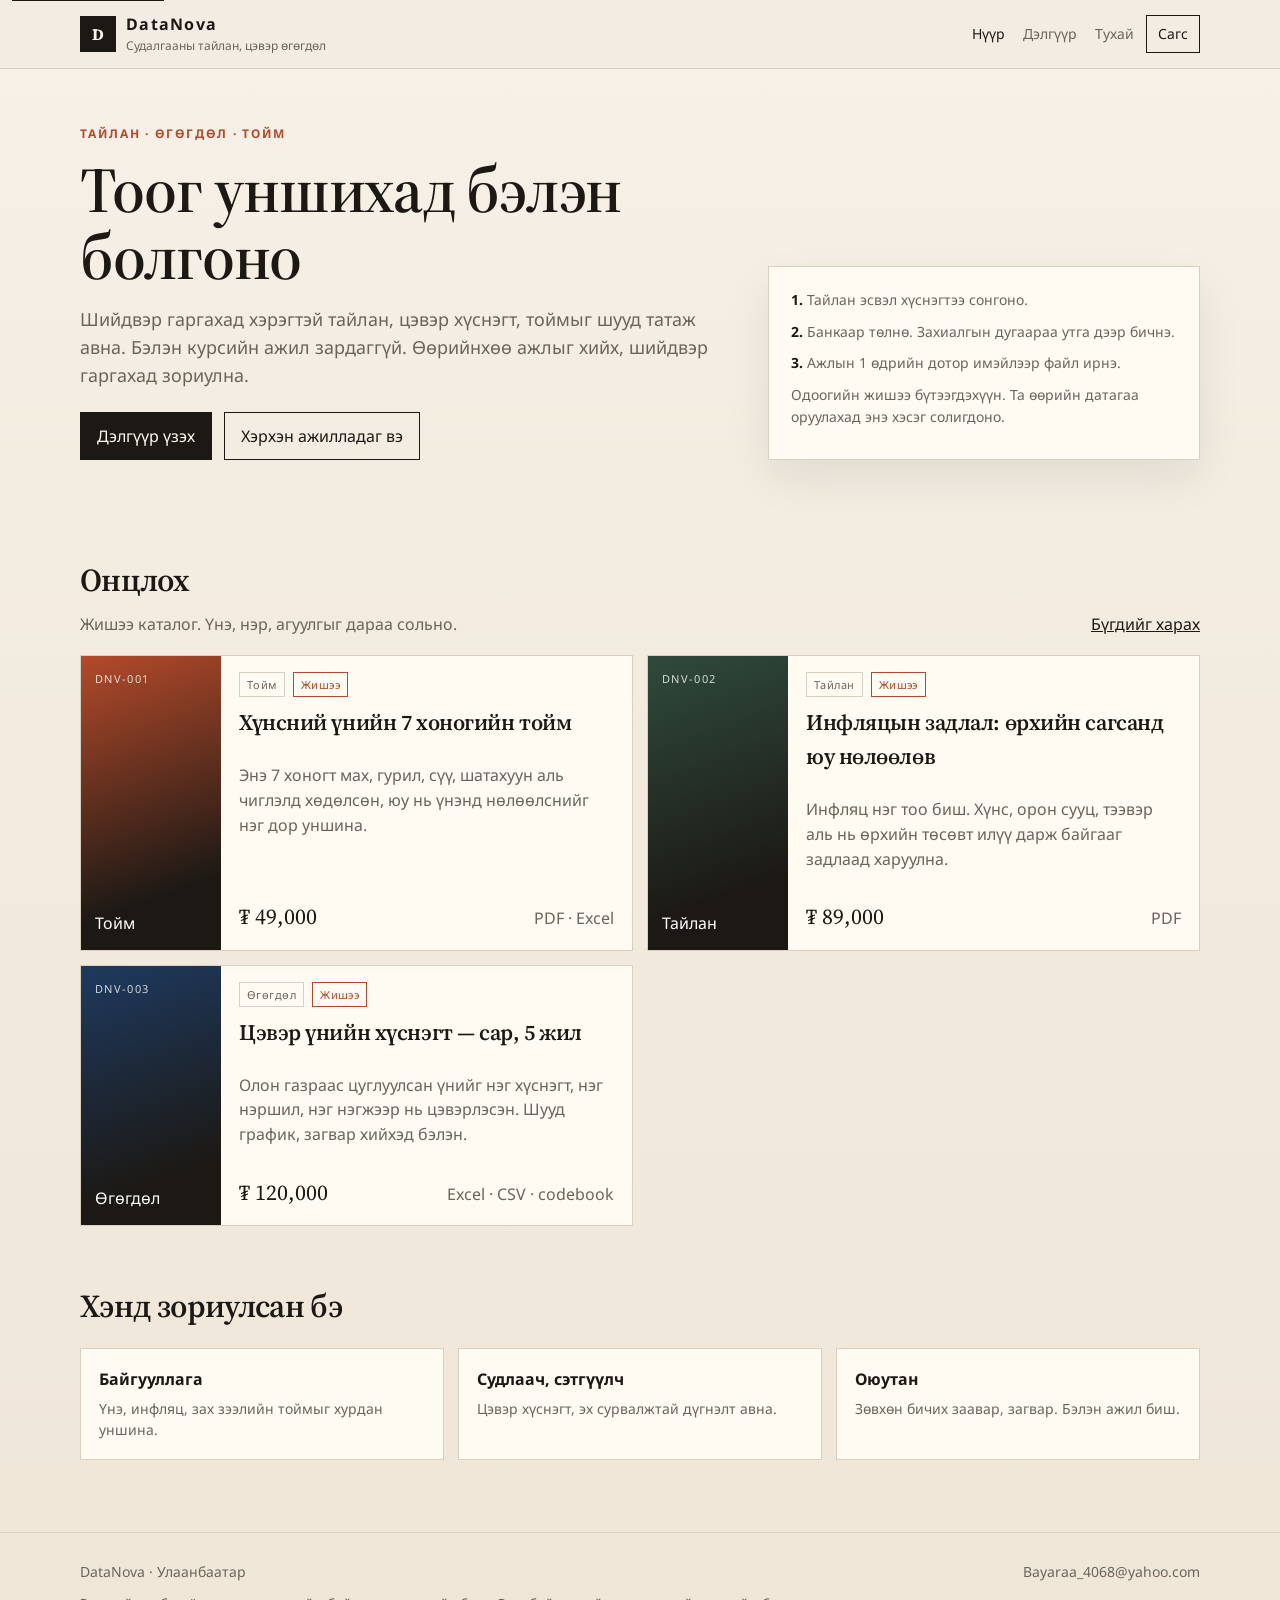
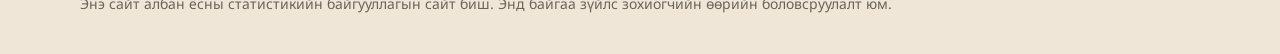
==== web/index.html @ e8277123 "DataNova дэлгүүрийн эх код" ====
<!DOCTYPE html>
<html lang="mn">
<head>
  <meta charset="utf-8">
  <meta name="viewport" content="width=device-width, initial-scale=1">
  <title>DataNova — судалгааны тайлан, цэвэр өгөгдөл</title>
  <meta name="description" content="Шийдвэр гаргахад хэрэгтэй судалгааны тайлан, тойм, цэвэр өгөгдлийг шууд захиалж авна.">
  <meta name="theme-color" content="#f3ece1">
  <link rel="icon" type="image/svg+xml" href="favicon.svg">
  <link rel="preconnect" href="https://fonts.googleapis.com">
  <link rel="preconnect" href="https://fonts.gstatic.com" crossorigin>
  <link href="https://fonts.googleapis.com/css2?family=Noto+Sans:ital,wght@0,400;0,500;0,600;0,700;1,400&family=Source+Serif+4:opsz,wght@8..60,500;8..60,600;8..60,700&display=swap" rel="stylesheet">
  <link rel="stylesheet" href="styles.css">
</head>
<body>
  <a class="skip" href="#main">Үндсэн хэсэг рүү</a>
  <div id="app">
    <p class="boot">Ачаалж байна…</p>
  </div>
  <script src="app.js" type="module"></script>
</body>
</html>
---- web/styles.css ----
:root {
  --bg: #f3ece1;
  --bg-deep: #e8dfd1;
  --paper: #fffaf2;
  --ink: #1c1915;
  --muted: #6b6459;
  --line: #d9cfc0;
  --accent: #b44a2a;
  --accent-ink: #8c3218;
  --ok: #2f4a3c;
  --shadow: 0 18px 40px rgba(28, 25, 21, 0.08);
  --serif: "Source Serif 4", "Noto Serif", Georgia, serif;
  --sans: "Noto Sans", system-ui, sans-serif;
  --wrap: 1120px;
}

* { box-sizing: border-box; }
html { scroll-behavior: smooth; }
body {
  margin: 0;
  min-height: 100vh;
  color: var(--ink);
  background:
    radial-gradient(900px 420px at 8% -10%, rgba(180, 74, 42, 0.08), transparent 55%),
    linear-gradient(180deg, #f7f1e8 0%, var(--bg) 28%, #efe6d8 100%);
  font-family: var(--sans);
  line-height: 1.55;
}
img, svg { max-width: 100%; display: block; }
a { color: inherit; }
button, input, textarea, select { font: inherit; }
button { cursor: pointer; }

.skip {
  position: absolute;
  left: 12px;
  top: -40px;
  background: var(--ink);
  color: var(--paper);
  padding: 8px 12px;
  z-index: 20;
}
.skip:focus { top: 12px; }

.wrap {
  width: min(var(--wrap), calc(100% - 32px));
  margin: 0 auto;
}

.site-header {
  position: sticky;
  top: 0;
  z-index: 10;
  backdrop-filter: blur(16px);
  background: rgba(243, 236, 225, 0.86);
  border-bottom: 1px solid var(--line);
}
.header-row {
  display: flex;
  align-items: center;
  justify-content: space-between;
  gap: 16px;
  min-height: 68px;
}
.brand {
  display: flex;
  align-items: center;
  gap: 10px;
  text-decoration: none;
}
.mark {
  width: 36px;
  height: 36px;
  background: var(--ink);
  color: var(--paper);
  display: grid;
  place-items: center;
  font-family: var(--serif);
  font-weight: 700;
  letter-spacing: 0.02em;
}
.brand-name { font-weight: 700; letter-spacing: 0.08em; }
.brand-sub { display: block; color: var(--muted); font-size: 12px; font-weight: 400; letter-spacing: 0; }
.header-actions {
  display: flex;
  align-items: center;
  gap: 12px;
}
.nav {
  display: flex;
  align-items: center;
  gap: 18px;
}
.nav a {
  text-decoration: none;
  color: var(--muted);
  font-size: 14px;
}
.nav a:hover, .nav a.active { color: var(--ink); }
.cart-link {
  display: inline-flex;
  align-items: center;
  gap: 8px;
  text-decoration: none;
  border: 1px solid var(--ink);
  padding: 7px 11px;
  font-size: 14px;
}
.cart-count {
  background: var(--accent);
  color: #fff;
  min-width: 18px;
  height: 18px;
  border-radius: 99px;
  display: inline-grid;
  place-items: center;
  font-size: 11px;
}
.menu-btn {
  display: none;
  border: 1px solid var(--ink);
  background: transparent;
  padding: 8px 10px;
}

main { padding: 28px 0 72px; }

.hero {
  display: grid;
  grid-template-columns: 1.2fr 0.8fr;
  gap: 40px;
  align-items: end;
  padding: 28px 0 40px;
}
.kicker {
  color: var(--accent);
  font-size: 12px;
  letter-spacing: 0.16em;
  text-transform: uppercase;
  font-weight: 700;
  margin: 0 0 12px;
}
h1, h2, h3 { font-family: var(--serif); font-weight: 600; letter-spacing: -0.02em; }
h1 {
  font-size: clamp(34px, 6vw, 64px);
  line-height: 1.05;
  margin: 0 0 16px;
}
.lede {
  font-size: 18px;
  color: var(--muted);
  max-width: 38em;
  margin: 0 0 22px;
}
.hero-actions { display: flex; gap: 12px; flex-wrap: wrap; }
.hero-aside {
  background: var(--paper);
  border: 1px solid var(--line);
  padding: 22px;
  box-shadow: var(--shadow);
}
.hero-aside p { margin: 0 0 10px; color: var(--muted); font-size: 14px; }
.hero-aside strong { color: var(--ink); }

.btn {
  display: inline-flex;
  align-items: center;
  justify-content: center;
  gap: 8px;
  border: 1px solid var(--ink);
  background: var(--ink);
  color: var(--paper);
  text-decoration: none;
  padding: 11px 16px;
  min-height: 44px;
}
.btn.ghost {
  background: transparent;
  color: var(--ink);
}
.btn.wide { width: 100%; }
.btn:disabled { opacity: 0.45; cursor: not-allowed; }

.section { margin-top: 56px; }
.section-head {
  display: flex;
  justify-content: space-between;
  align-items: end;
  gap: 16px;
  margin-bottom: 18px;
}
.section h2 { font-size: 32px; margin: 0; }
.section p.hint { color: var(--muted); margin: 6px 0 0; }

.steps, .audience, .grid {
  display: grid;
  gap: 14px;
}
.steps { grid-template-columns: repeat(3, 1fr); }
.audience { grid-template-columns: repeat(3, 1fr); }
.grid { grid-template-columns: repeat(2, 1fr); }

.card, .step, .who {
  background: var(--paper);
  border: 1px solid var(--line);
}
.step, .who { padding: 18px; }
.step b, .who b { display: block; margin-bottom: 6px; }
.step span, .who p { color: var(--muted); margin: 0; font-size: 14px; }

.product {
  display: grid;
  grid-template-columns: 140px 1fr;
  min-height: 220px;
  text-decoration: none;
  overflow: hidden;
}
.product:hover { border-color: var(--ink); }
.cover {
  position: relative;
  min-height: 100%;
}
.cover-inner {
  position: absolute;
  inset: 0;
  padding: 14px;
  color: #fff;
  display: flex;
  flex-direction: column;
  justify-content: space-between;
}
.cover-sku { font-size: 11px; letter-spacing: 0.12em; opacity: 0.8; }
.product-body { padding: 16px 18px; display: flex; flex-direction: column; }
.meta {
  display: flex;
  gap: 8px;
  flex-wrap: wrap;
  margin-bottom: 8px;
}
.pill {
  border: 1px solid var(--line);
  color: var(--muted);
  font-size: 11px;
  letter-spacing: 0.04em;
  padding: 3px 7px;
}
.pill.sample { border-color: var(--accent); color: var(--accent); }
.product h3 { margin: 0 0 8px; font-size: 22px; }
.product .excerpt, .muted { color: var(--muted); }
.price-row {
  margin-top: auto;
  display: flex;
  justify-content: space-between;
  align-items: baseline;
  padding-top: 12px;
}
.price { font-family: var(--serif); font-size: 22px; }

.toolbar {
  display: flex;
  gap: 10px;
  flex-wrap: wrap;
  margin: 8px 0 18px;
}
.search {
  flex: 1;
  min-width: 220px;
  border: 1px solid var(--line);
  background: var(--paper);
  padding: 11px 12px;
}
.chips { display: flex; gap: 8px; flex-wrap: wrap; }
.chip {
  border: 1px solid var(--line);
  background: transparent;
  padding: 8px 12px;
}
.chip.on { background: var(--ink); color: var(--paper); border-color: var(--ink); }

.detail {
  display: grid;
  grid-template-columns: 1.15fr 0.85fr;
  gap: 28px;
  align-items: start;
}
.detail-cover {
  min-height: 280px;
  border: 1px solid var(--line);
  position: relative;
}
.preview-box, .buy-box, .notice, .empty, .faq, .order-card {
  background: var(--paper);
  border: 1px solid var(--line);
  padding: 20px;
}
.buy-box { position: sticky; top: 88px; }
.buy-box h1 { font-size: 34px; }
.list { margin: 0; padding-left: 18px; }
.list li { margin: 6px 0; }
.preview-box p { color: var(--muted); }
.split { display: grid; grid-template-columns: 1fr 1fr; gap: 16px; }

.cart-item, .line {
  display: grid;
  grid-template-columns: 1fr auto auto;
  gap: 12px;
  align-items: center;
  padding: 14px 0;
  border-bottom: 1px solid var(--line);
}
.linkish {
  background: none;
  border: 0;
  color: var(--accent);
  padding: 0;
  text-decoration: underline;
}
.total-row {
  display: flex;
  justify-content: space-between;
  font-size: 20px;
  margin: 16px 0;
}

form { display: grid; gap: 12px; }
label { display: grid; gap: 6px; font-size: 14px; }
input, textarea, select {
  border: 1px solid var(--line);
  background: #fff;
  padding: 11px 12px;
}
.check {
  display: flex;
  gap: 10px;
  align-items: flex-start;
  font-size: 14px;
  color: var(--muted);
}
.check input { margin-top: 4px; }
.form-error { color: var(--accent); font-size: 14px; min-height: 1.2em; }
.bank {
  background: var(--bg-deep);
  padding: 14px;
  display: grid;
  gap: 4px;
  font-size: 14px;
}

.faq details { border-top: 1px solid var(--line); padding: 12px 0; }
.faq summary { cursor: pointer; font-weight: 600; }
.faq p { color: var(--muted); margin: 8px 0 0; }

.notice { margin-top: 36px; color: var(--muted); font-size: 14px; }
.empty { text-align: center; padding: 48px 20px; }

.site-footer {
  border-top: 1px solid var(--line);
  padding: 28px 0 40px;
  color: var(--muted);
  font-size: 14px;
}
.footer-row {
  display: flex;
  justify-content: space-between;
  gap: 16px;
  flex-wrap: wrap;
}
.boot { padding: 40px 20px; text-align: center; color: var(--muted); }

.admin-login { padding: 48px 0 80px; max-width: 460px; }
.admin-main { padding-top: 24px; }
.admin-tabs { margin: 8px 0 20px; }
.admin-notice {
  background: var(--paper);
  border: 1px solid var(--ok);
  color: var(--ok);
  padding: 10px 12px;
}
.admin-order { margin-bottom: 14px; }
.admin-order-head {
  display: flex;
  justify-content: space-between;
  gap: 12px;
  align-items: start;
  margin-bottom: 8px;
}
.admin-actions { display: flex; flex-wrap: wrap; gap: 8px; margin-top: 12px; }
.admin-actions button {
  border: 1px solid var(--line);
  background: var(--paper);
  padding: 8px 10px;
}
.admin-toolbar { margin-bottom: 14px; }
.admin-product-row { align-items: center; }

@media (max-width: 860px) {
  .hero, .detail, .steps, .audience, .grid, .split, .product {
    grid-template-columns: 1fr;
  }
  .cover { min-height: 140px; }
  .buy-box { position: static; }
  .nav { display: none; }
  .nav.open {
    display: flex;
    position: absolute;
    left: 0;
    right: 0;
    top: 68px;
    background: var(--bg);
    border-bottom: 1px solid var(--line);
    padding: 12px 16px 16px;
    flex-direction: column;
    align-items: flex-start;
  }
  .menu-btn { display: inline-flex; }
  .section-head { flex-direction: column; align-items: flex-start; }
  .cart-item, .line { grid-template-columns: 1fr auto; }
}
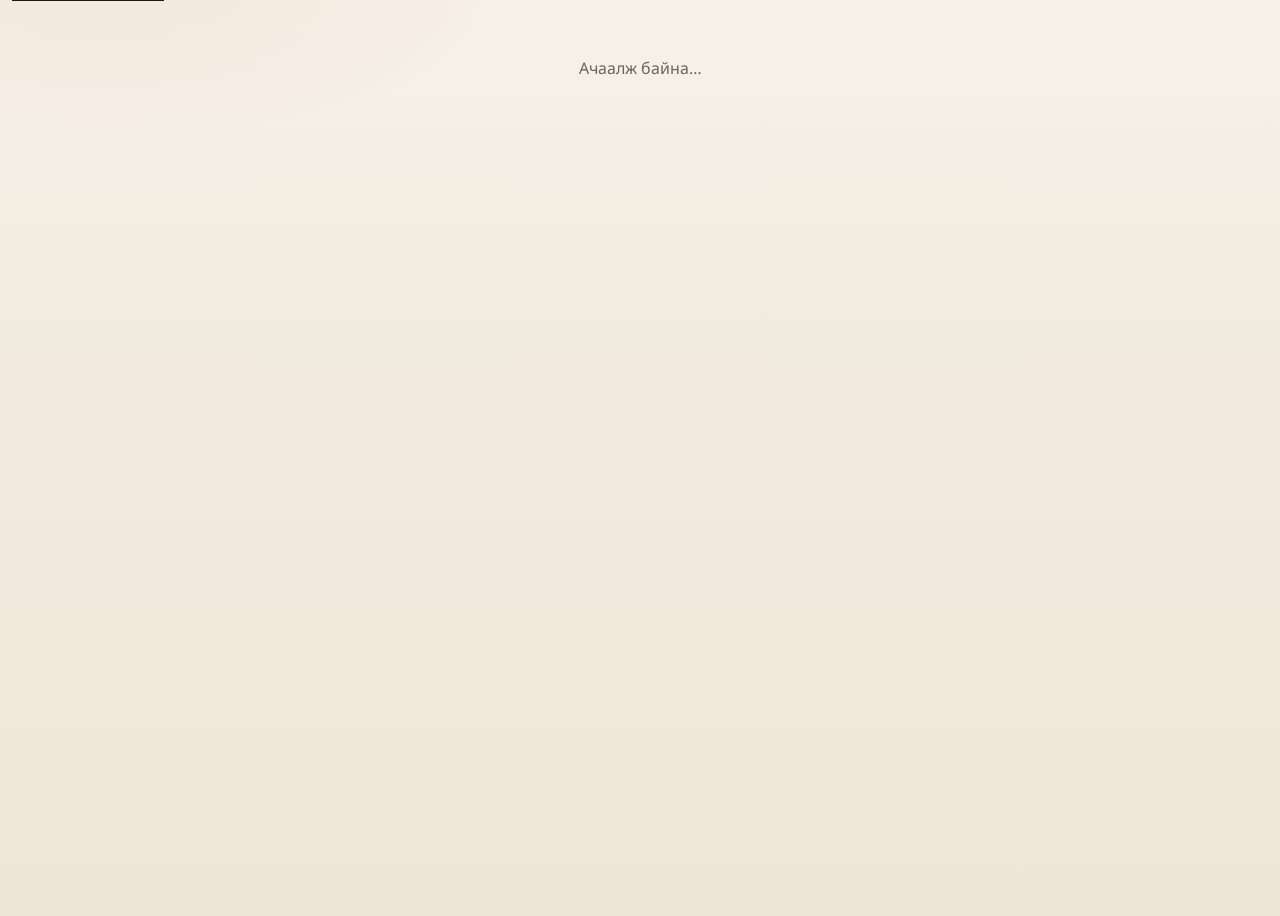
==== commit 57637d85: "Хэл солигчийг тод болгож, шинэ JS-ийг заавал татахаар засав" ====
--- a/web/index.html
+++ b/web/index.html
@@ -17,6 +17,6 @@
   <div id="app">
     <p class="boot">Ачаалж байна…</p>
   </div>
-  <script src="app.js" type="module"></script>
+  <script src="/app.js?v=en2" type="module"></script>
 </body>
 </html>
--- a/web/styles.css
+++ b/web/styles.css
@@ -97,6 +97,38 @@
   font-size: 14px;
 }
 .nav a:hover, .nav a.active { color: var(--ink); }
+.lang-switch {
+  display: inline-flex;
+  border: 1px solid var(--ink);
+  overflow: hidden;
+  flex-shrink: 0;
+}
+.lang-switch button {
+  border: 0;
+  background: transparent;
+  padding: 7px 11px;
+  font-size: 13px;
+  font-weight: 700;
+  color: var(--ink);
+}
+.lang-switch button.on {
+  background: var(--ink);
+  color: var(--paper);
+}
+.footer-lang {
+  display: flex;
+  gap: 10px;
+  align-items: center;
+  margin-top: 14px;
+}
+.footer-lang button {
+  border: 0;
+  background: none;
+  padding: 0;
+  color: var(--muted);
+  text-decoration: underline;
+}
+.footer-lang button.on { color: var(--ink); font-weight: 700; text-decoration: none; }
 .cart-link {
   display: inline-flex;
   align-items: center;
@@ -197,7 +229,7 @@
   gap: 14px;
 }
 .steps { grid-template-columns: repeat(3, 1fr); }
-.audience { grid-template-columns: repeat(3, 1fr); }
+.audience { grid-template-columns: repeat(auto-fit, minmax(200px, 1fr)); }
 .grid { grid-template-columns: repeat(2, 1fr); }
 
 .card, .step, .who {
@@ -391,6 +423,18 @@
   padding: 8px 10px;
 }
 .admin-toolbar { margin-bottom: 14px; }
+.aud-row {
+  display: grid;
+  grid-template-columns: 0.8fr 1.2fr auto;
+  gap: 10px;
+  align-items: end;
+  margin: 10px 0;
+}
+.aud-row-en {
+  grid-template-columns: 1fr 1fr;
+  padding-bottom: 12px;
+  border-bottom: 1px solid var(--line);
+}
 .admin-product-row { align-items: center; }
 
 @media (max-width: 860px) {
@@ -414,5 +458,6 @@
   }
   .menu-btn { display: inline-flex; }
   .section-head { flex-direction: column; align-items: flex-start; }
+  .aud-row { grid-template-columns: 1fr; }
   .cart-item, .line { grid-template-columns: 1fr auto; }
 }
